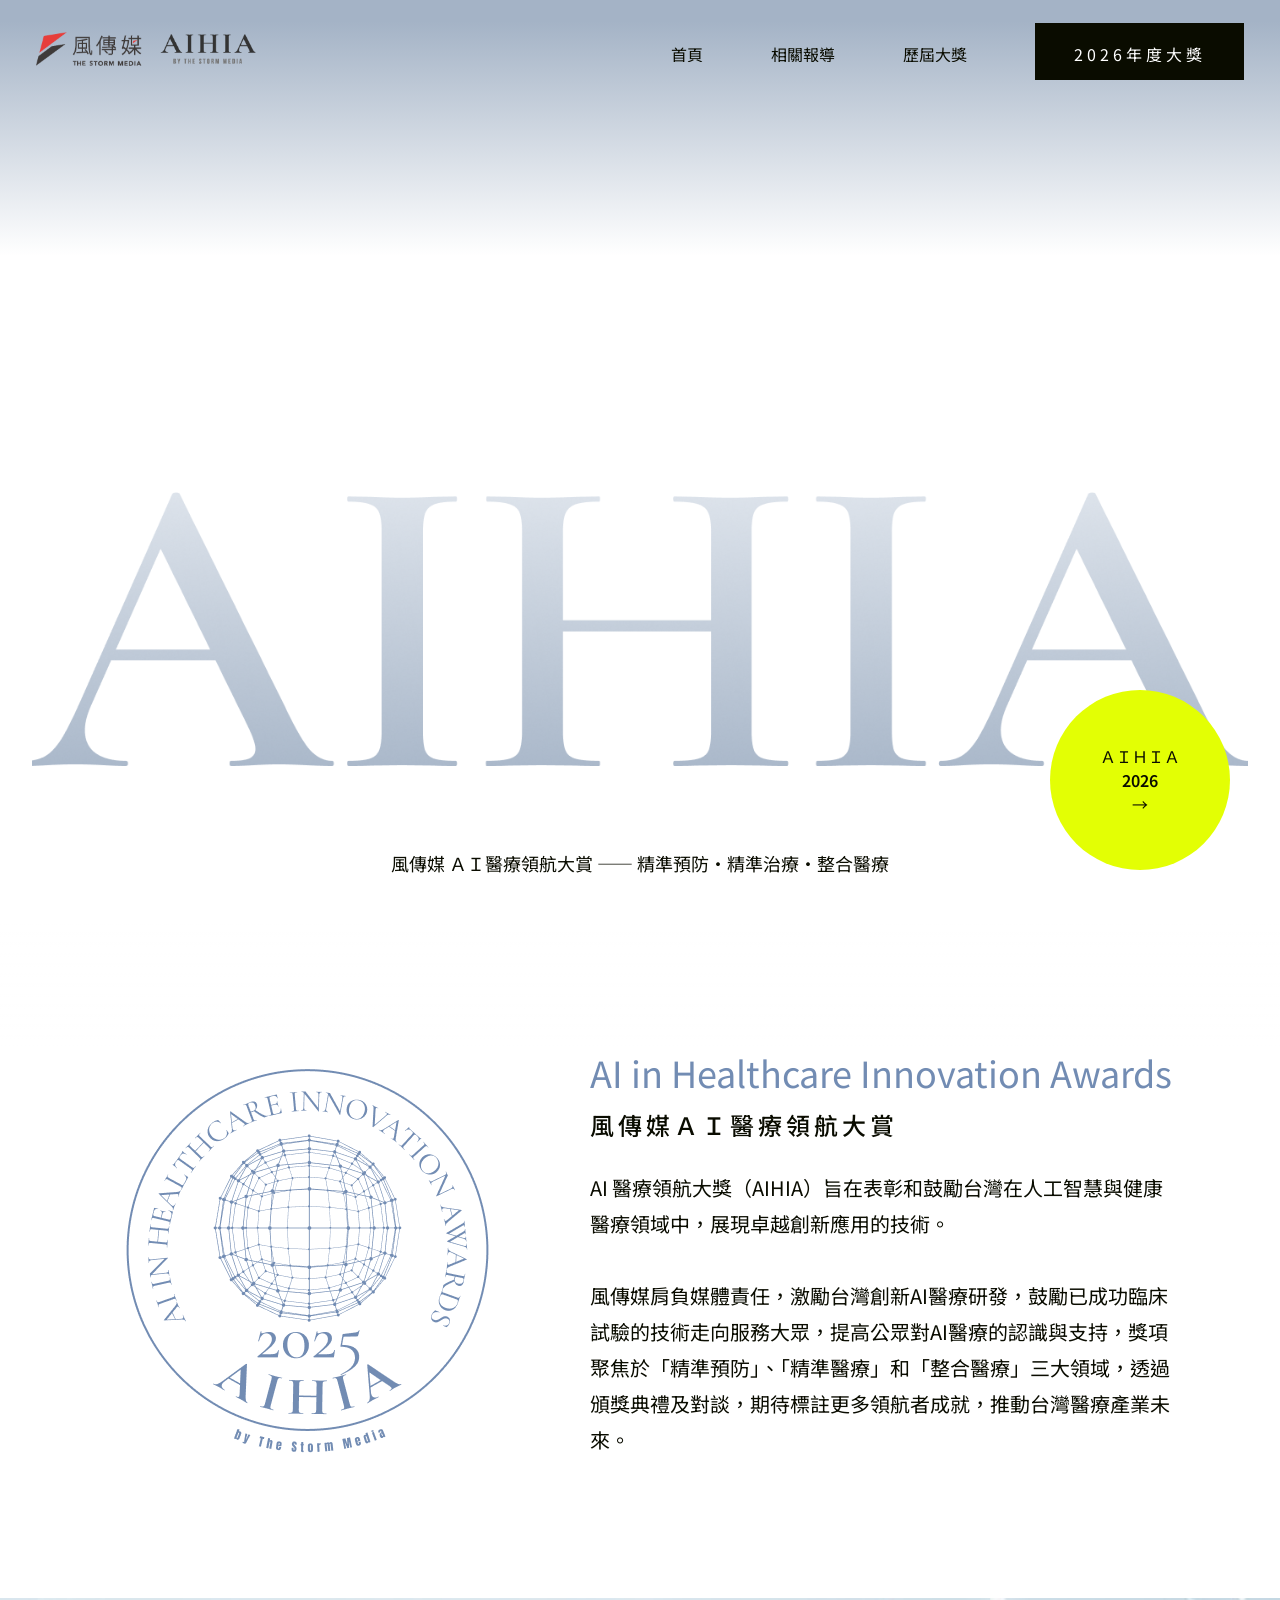
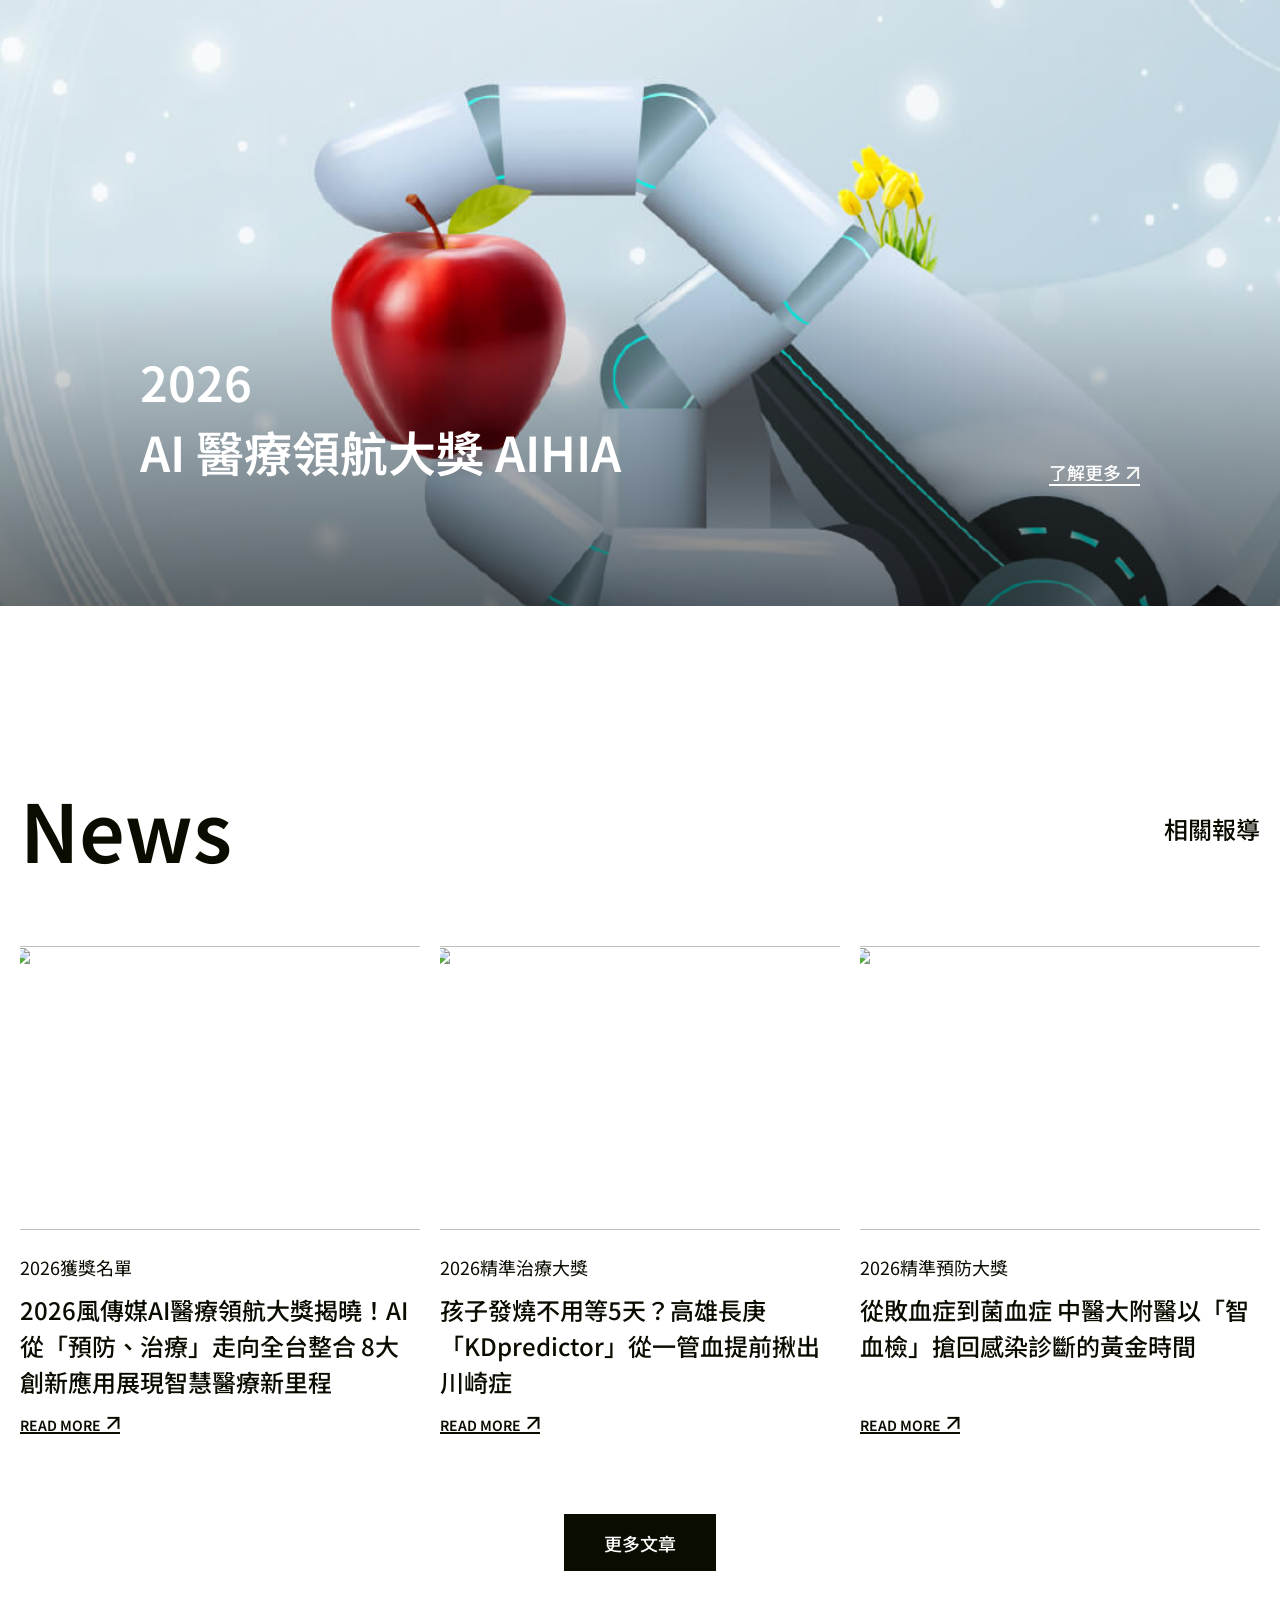
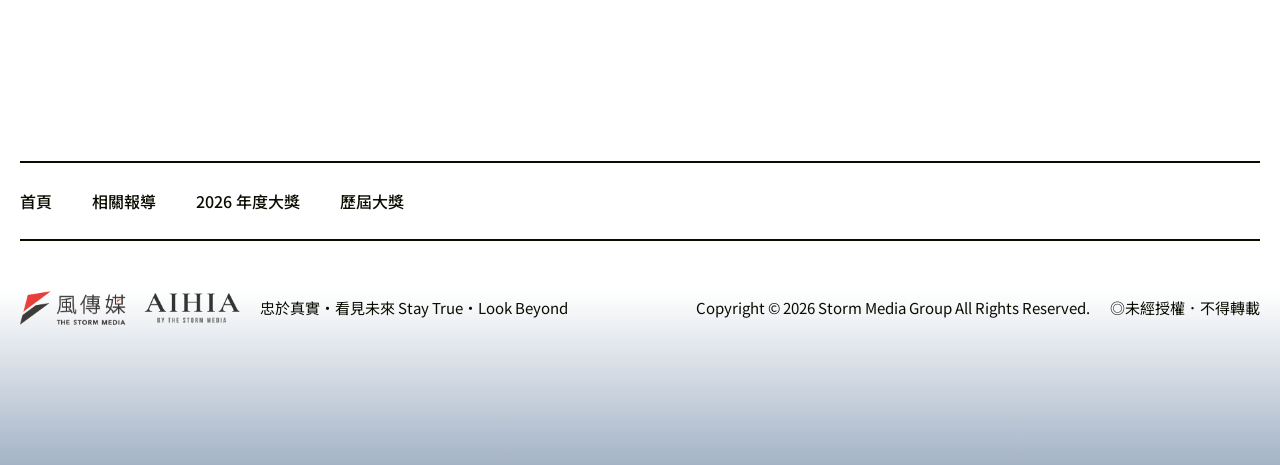
==== index.html @ c62cdcc6 "no message" ====
<!DOCTYPE html>
<html lang="zh-Hant-TW">
  <head>
    <meta charset="UTF-8" />
    <meta name="viewport" content="width=device-width, initial-scale=1.0" />
    <title>AIHIA</title>
    <meta name="description" content="AI應用將為台灣創造新醫療模式，造福更多人。風傳媒期盼找出AI醫療的領航者，深化人本精神，在「精準預防」、「精準醫療」和「平台整合」三個領域，定義未來，鼓勵更多後起之秀。" />
    <meta property="og:title" content="風傳媒AI醫療領航大獎-2026" />
    <meta property="og:description" content="AI應用將為台灣創造新醫療模式，造福更多人。風傳媒期盼找出AI醫療的領航者，深化人本精神，在「精準預防」、「精準醫療」和「平台整合」三個領域，定義未來，鼓勵更多後起之秀。" />
    <meta property="og:type" content="website" />
    <meta property="og:url" content="https://events.storm.mg/campaign/AIHIA/index.html" />
    <meta property="og:image" content="https://events.storm.mg/campaign/AIHIA/2026/img/1200x630.jpg" />
    <meta property="og:locale" content="zh_TW" />
    <link rel="stylesheet" href="https://use.typekit.net/xma8gnb.css" />
    <link rel="stylesheet" href="./style.css" />
    <link rel="stylesheet" href="./reportBlockArticle.css" />
    <link rel="stylesheet" href="./lib/aos/aos.css" />
    <link
      rel="icon"
      href="https://www.storm.mg/img/favicon.ico"
      sizes="16x16"
    />
    <script>
      window.addEventListener("load", () => {
        const yearOpen = document.querySelector(".yearOpen");
        const second = document.querySelector(".second");
        const burger = document.querySelector(".burger");
        const mobileNav = document.querySelector(".mobileNav");
        const closeBurger = document.querySelector(".closeBurger");
        const mobileNavMask = document.querySelector(".mobileNavMask");

        yearOpen.addEventListener("click", (e) => {
          e.preventDefault();
          second.classList.toggle("secondOpen");
        });

        burger.addEventListener("click", () => {
          mobileNav.classList.add("mobileNavMove");
          mobileNavMask.classList.add("mobileNavMaskOpen");
        });

        closeBurger.addEventListener("click", () => {
          mobileNav.classList.remove("mobileNavMove");
          mobileNavMask.classList.remove("mobileNavMaskOpen");
        });

        const header = document.querySelector("header");

        window.addEventListener("scroll", (e) => {
          if (window.scrollY > 600) {
            header.classList.add("headerWhite");
          } else {
            header.classList.remove("headerWhite");
          }
        });
      });
    </script>
  </head>

  <body>
    <div class="allCon">
      <a
        href="https://events.storm.mg/campaign/AIHIA/2026/index.html"
        class="fixedBtn opa"
      >
        <div class="fixedBtnCon">
          <div class="fixBtnMove fixBtnMove1">
            <span>ＡＩＨＩＡ</span>
            <span class="allNoto bold25">2026</span>
            <span>→</span>
          </div>
          <div class="fixBtnMove">
            <span>ＡＩＨＩＡ</span>
            <span class="allNoto bold25">2026</span>
            <span>→</span>
          </div>
        </div>
      </a>
      <div class="mobileNav">
        <div class="mobileNavTop">
          <img src="./img/logo.png" class="logo" alt="" />
          <a href="#" class="closeBurger">
            <div></div>
            <div></div>
          </a>
        </div>
        <ul class="mobileUl">
          <li><a href="#" class="current">首頁</a></li>
          <li><a href="./report1.html">相關報導</a></li>
          <li>
            <a class="showOtherYear" href="#">
              <span>歷屆大獎</span>
              <img src="./img/underArrow.svg" class="underArrow" />
            </a>
            <div
              class="navFirstHideTop navFirstHide allNoto"
              onclick="location.href='https://events.storm.mg/campaign/AIHIA/2025/index.html'"
            >
              2025 年度大獎
            </div>
            <div
              class="navFirstHide allNoto"
              onclick="location.href='https://events.storm.mg/campaign/ai-award/forum.html'"
            >
              2024 年度大獎
            </div>
          </li>
          <li
            class="mobileYear allNoto"
            onclick="location.href='https://events.storm.mg/campaign/AIHIA/2026/index.html'"
          >
            2026 年度大獎
          </li>
        </ul>
      </div>
      <div class="mobileNavMask"></div>
      <header class="opa">
        <div class="innerHeader">
          <a href="#">
            <img src="./img/logo.png" class="logo opa" />
          </a>
          <div class="burger">
            <div></div>
            <div></div>
            <div></div>
          </div>
          <ul class="alUl">
            <li>
              <a class="useHover" href="#"><span>首頁</span></a>
            </li>
            <li>
              <a class="useHover" href="./report1.html"
                ><span>相關報導</span></a
              >
            </li>
            <li>
              <a class="useHover yearOpen" href="#">
                <span>歷屆大獎</span>
              </a>
              <ul class="second">
                <li>
                  <a
                    href="https://events.storm.mg/campaign/AIHIA/2025/index.html"
                  >
                    <div class="mask">
                      <div class="move allNoto">2025 年度大獎</div>
                    </div>
                  </a>
                </li>
                <li>
                  <a
                    href="https://events.storm.mg/campaign/ai-award/forum.html"
                  >
                    <div class="mask">
                      <div class="move allNoto">2024 年度大獎</div>
                    </div>
                  </a>
                </li>
              </ul>
            </li>
            <li>
              <a
                href="https://events.storm.mg/campaign/AIHIA/2026/index.html"
                class="year"
              >
                <div class="mask">
                  <div class="move allNoto">2026年度大獎</div>
                </div>
              </a>
            </li>
          </ul>
        </div>
        <script>
          window.addEventListener("load", () => {
            const showOtherYear = document.querySelector(".showOtherYear");
            const navFirstHide = document.querySelectorAll(".navFirstHide");
            const underArrow = document.querySelector(".underArrow");

            showOtherYear.addEventListener("click", () => {
              underArrow.classList.toggle("rotation");
              navFirstHide.forEach((item) =>
                item.classList.toggle("navFirstHideOpen")
              );
            });
          });
        </script>
      </header>
      <div class="kv opa">
        <img src="./img/AIHIA_PC.png" class="AIHIA_PC" alt="" />
      </div>
      <script>
        window.addEventListener("load", () => {
          setTimeout(() => {
            document.querySelector(".AIHIA_PC").classList.add("AIHIA_PC_show");
          }, 1000);
        });
      </script>
      <div class="wrapper">
        <div class="kvTitle">
          風傳媒 ＡＩ醫療領航大賞 <span class="hideMobile">——</span
          ><br class="showMobile" />
          精準預防・精準治療・整合醫療
        </div>
        <div class="wrapperWhite">
          <div class="wrapperInner">
            <div class="block01">
              <img src="./img/circle_Logo.png" alt="" />
              <div class="block01Info">
                <div class="bigT">AI in Healthcare Innovation Awards</div>
                <div class="middleT">風傳媒ＡＩ醫療領航大賞</div>
                <div class="txt">
                  AI
                  醫療領航大獎（AIHIA）旨在表彰和鼓勵台灣在人工智慧與健康醫療領域中，展現卓越創新應用的技術。<br /><br />

                  風傳媒肩負媒體責任，激勵台灣創新AI醫療研發，鼓勵已成功臨床試驗的技術走向服務大眾，提高公眾對AI醫療的認識與支持，獎項聚焦於「精準預防」、「精準醫療」和「整合醫療」三大領域，透過頒獎典禮及對談，期待標註更多領航者成就，推動台灣醫療產業未來。
                </div>
              </div>
            </div>
          </div>
        </div>
        <div class="handBlock">
          <picture>
            <source media="(max-width: 576px)" srcset="./img/2026kv-mb.jpg" />
            <img
              class="handBlockImg"
              src="./img/2026kv-pc.jpg"
              alt="2026 AI醫療領航大獎主視覺"
            />
          </picture>
          <div class="handInfoCon">
            <div class="handInfo opa">
              <span class="allNoto">2026</span><br />
              <span class="allNoto">AI</span> 醫療領航大獎
              <span class="allNoto">AIHIA</span>
            </div>
            <a
              href="https://events.storm.mg/campaign/AIHIA/2026/index.html"
              class="detila"
            >
              <div>
                <span>了解更多</span>
              </div>
              <img src="./img/icon.png" class="dIcon" />
            </a>
          </div>
        </div>
        <div class="reportBlock opa">
          <div class="reportBlockInner">
            <div class="reportTitle">
              <div class="rTitle">News</div>
              <a href="./report1.html" class="sTxt">相關報導</a>
            </div>
          </div>
          <div class="reportBlockArticle">
            <div class="p" data-aos="fade-up">
              <div class="demoCon"><img src="https://images.storm.mg/cloud/040941392335d6b8aa386cea24a0732ec6b5dae6.webp?url=s3%3A%2F%2Fnew-storm-public-resource%2Fgallery%2F2202864%2FBqBu5m76vbijLlWmYdurS4acPZ3FPE5pyqnY860r.jpg&amp;g=sm&amp;h=675&amp;resize=fill&amp;w=1200&amp;wm_opacity=1&amp;wm_position=soea&amp;wm_scale=0.2&amp;wm_x=26&amp;wm_y=26&amp;wmu=https%3A%2F%2Fimage.cache.storm.mg%2Flogo%2Flogo_white.svg&amp;format=webp" alt="" loading="lazy" /></div>
              <div class="other allNoto">2026獲獎名單</div>
              <div class="aTitle">
                2026風傳媒AI醫療領航大獎揭曉！AI從「預防、治療」走向全台整合 8大創新應用展現智慧醫療新里程
              </div>
              <a
                href="https://www.storm.mg/article/11158732"
                target="_blank"
                class="readMore allNoto"
              >
                <div>
                  <span class="allNoto">READ MORE</span>
                </div>
                <img src="./img/arrowB.png" class="arrowB" />
              </a>
            </div>
            <div class="p" data-aos="fade-up" data-aos-delay="150">
              <div class="demoCon"><img src="https://images.storm.mg/cloud/fc7f8a1d91ffb1238ff36baedb61eacbfcbd618b.webp?url=s3%3A%2F%2Fnew-storm-public-resource%2Fgallery%2F2222226%2Fb1Eg3LyE6BUbnH9RyhdQR6E7rtDY38tkigvXzzkP.jpg&amp;g=sm&amp;h=675&amp;resize=fill&amp;w=1200&amp;format=webp" alt="" loading="lazy" /></div>
              <div class="other allNoto">2026精準治療大獎</div>
              <div class="aTitle">
                孩子發燒不用等5天？高雄長庚「KDpredictor」從一管血提前揪出川崎症
              </div>
              <a
                href="https://www.storm.mg/article/11167886"
                target="_blank"
                class="readMore allNoto"
              >
                <div>
                  <span class="allNoto">READ MORE</span>
                </div>
                <img src="./img/arrowB.png" class="arrowB" />
              </a>
            </div>
            <div class="p" data-aos="fade-up" data-aos-delay="300">
              <div class="demoCon"><img src="https://images.storm.mg/cloud/660b378842aeb8deac5b8d43d5e64d457e8a31b2.webp?url=s3%3A%2F%2Fnew-storm-public-resource%2Fgallery%2F2214012%2FI2h4cpcIgT8wfGSvIlYMnP3WE2vJXP1wRxs3my73.jpg&amp;g=sm&amp;h=675&amp;resize=fill&amp;w=1200&amp;wm_opacity=1&amp;wm_position=soea&amp;wm_scale=0.2&amp;wm_x=26&amp;wm_y=26&amp;wmu=https%3A%2F%2Fimage.cache.storm.mg%2Flogo%2Flogo_white.svg&amp;format=webp" alt="" loading="lazy" /></div>
              <div class="other allNoto">2026精準預防大獎</div>
              <div class="aTitle">
                從敗血症到菌血症 中醫大附醫以「智血檢」搶回感染診斷的黃金時間
              </div>
              <a
                href="https://www.storm.mg/article/11166599"
                target="_blank"
                class="readMore allNoto"
              >
                <div>
                  <span class="allNoto">READ MORE</span>
                </div>
                <img src="./img/arrowB.png" class="arrowB" />
              </a>
            </div>
          </div>
          <a href="./report1.html" class="moreArticle">
            <div class="moreArticleMask">
              <span class="moreArticleMove">更多文章</span>
            </div>
          </a>
        </div>
      </div>
      <div class="underUlCon">
        <ul class="underNav">
          <li><a href="#">首頁</a></li>
          <li><a href="./report1.html">相關報導</a></li>
          <li>
            <a
              href="https://events.storm.mg/campaign/AIHIA/2026/index.html"
              class="allNoto"
              >2026 年度大獎</a
            >
          </li>
          <li>
            <a
              href="https://events.storm.mg/campaign/ai-award/forum.html"
              class="openFirst"
              >歷屆大獎</a
            >
          </li>
          <!-- <li class="firstHide"><a href="#" class="allNoto">2026</a></li>
          <li class="firstHide"><a href="#" class="allNoto">2024</a></li> -->
        </ul>
      </div>
      <script>
        // window.addEventListener("load", () => {
        //   const openFirst = document.querySelector(".openFirst");
        //   const firstHide = document.querySelectorAll(".firstHide");

        //   openFirst.addEventListener("click", (e) => {
        //     e.preventDefault();
        //     firstHide.forEach((item) => item.classList.toggle("firstHideOpen"));
        //   });
        // });
      </script>
      <footer>
        <div class="footerInner">
          <div class="footerMax">
            <div class="footerMaxLeft">
              <img src="./img/logo.png" class="underLogo" />
              <div class="otherSay">
                忠於真實・看見未來 <br class="showMobile" />Stay True・Look
                Beyond
              </div>
            </div>
            <div class="footerMaxRight">
              <div class="copyRightEn">
                Copyright © 2026 Storm Media Group All Rights Reserved.
              </div>
              <div class="copyRightTw">◎未經授權．不得轉載</div>
            </div>
          </div>
        </div>
      </footer>
    </div>
    <script src="./lib/aos/aos.js"></script>
    <script>
      AOS.init({ duration: 1000, once: true });
    </script>
  </body>
</html>
---- style.css ----
@import url("https://fonts.googleapis.com/css2?family=Noto+Sans+TC:wght@100..900&display=swap");

:root {
  --full: 1440px;
}

body,
div,
a,
img,
ul,
li,
header,
footer,
nav {
  margin: 0;
  padding: 0;
  text-decoration: none;
  border: none;
  outline: none;
  font-family: "cormorant-garamond", "Noto Sans TC", sans-serif;
  box-sizing: border-box;
  color: #0a0c00;
  list-style: none;
}
.allCon {
  position: relative;
  overflow: hidden;
}
.mobileNav {
  width: 300px;
  position: fixed;
  left: -300px;
  opacity: 0;
  top: 0;
  height: 100dvh;
  background-color: #fff;
  z-index: 99;
  transition: 0.5s all;
}
.mobileNavMask {
  background-color: rgba(0, 0, 0, 0.4);
  position: fixed;
  z-index: 98;
  width: 100vw;
  height: 100dvh;
  left: 0;
  top: 0;
  display: none;
}
.fixedBtn {
  position: fixed;
  right: 50px;
  bottom: 30px;
  font-size: 16px;
  width: 180px;
  height: 180px;
  background-color: #e3ff04;
  border-radius: 50%;
  z-index: 2;
  display: flex;
  align-items: center;
  justify-content: center;
}
.fixedBtnCon {
  height: 72px;
  overflow: hidden;
}
.fixBtnMove {
  display: flex;
  align-items: center;
  justify-content: center;
  justify-items: center;
  align-content: center;
  text-align: center;
  flex-direction: column;
}
.fixBtnMove1 {
  position: relative;
  margin-top: 0;
  transition: 0.3s all;
}

.fixedBtn:hover .fixBtnMove1 {
  margin-top: -72px;
}

@media only screen and (max-width: 576px) {
  .fixedBtn {
    width: 100px;
    height: 100px;
    font-size: 14px;
    right: 12px;
  }
}

header {
  position: fixed;
  left: 0;
  top: 0;
  z-index: 2;
  width: 100%;
  background-color: transparent;
  transition: 0.5s all;
}

.innerHeader {
  padding: 23px 36px;
  max-width: var(--full);
  width: 100%;
  margin: 0 auto;
  display: flex;
  align-items: center;
  justify-content: space-between;
}
.headerWhite {
  background-color: #fff;
}

.alUl {
  display: flex;
  gap: 68px;
  align-items: center;
}
.useHover {
  display: block;
  height: 20px;
  text-shadow: 0 16px #0a0c00;
  overflow: hidden;
}

.useHover span {
  position: relative;
  top: 0;
  text-decoration: none;
  transition: 0.2s all;
}

.useHover:hover span {
  top: -20px;
  text-decoration: none;
}

.burger {
  display: none;
}
.logo {
  width: 220px;
}
.underLogo {
  width: 220px;
}
@media only screen and (max-width: 991px) { /* RWD: 漢堡選單從 576px 延伸到 991px，平板不再擠壓選單文字 */
  .alUl {
    display: none;
  }
  .logo {
    width: 230px;
  }
  .innerHeader {
    padding: 25px 12px;
  }
  .burger {
    display: flex;
    justify-content: center;
    align-items: center;
    flex-direction: column;
    gap: 4px;
    width: 50px;
    height: 50px;
    border-radius: 50%;
    border: 2px solid #0a0c00;
  }
  .burger div {
    width: 18px;
    height: 2px;
    background-color: #0a0c00;
  }
  .mobileNavMove {
    left: 0;
    opacity: 1;
  }
  .mobileNavMaskOpen {
    display: block;
  }
  .mobileNavTop {
    padding: 15px 12px;
    display: flex;
    justify-content: space-between;
    align-items: center;
  }
  .closeBurger {
    border: 2px solid #0a0c00;
    border-radius: 50%;
    width: 50px;
    height: 50px;
    display: block;
    position: relative;
  }
  .closeBurger div {
    background-color: #0a0c00;
    height: 2px;
    width: 20px;
    position: absolute;
    left: 50%;
    margin-left: -10px;
    top: 50%;
    margin-top: -2px;
  }
  .closeBurger div:first-child {
    transform: rotateZ(45deg);
  }
  .closeBurger div:last-child {
    transform: rotateZ(-45deg);
  }
  .mobileUl {
    padding: 20px 34px 14px 34px;
    display: flex;
    gap: 40px;
    flex-direction: column;
  }
  .mobileUl li a {
    font-size: 16px;
    font-weight: 500;
    letter-spacing: 4px;
  }
  .underArrow {
    margin-left: 10px;
    transition: 0.3s all;
  }
  .mobileUl li a.current {
    text-decoration: underline;
  }
  .mobileYear {
    width: 209px;
    height: 57px;
    background-color: #0a0c00;
    color: #fff;
    text-align: center;
    line-height: 57px;
    font-size: 16px;
    font-weight: 500;
    letter-spacing: 4px;
  }
}
.alUl > li > .curent {
  text-decoration: underline;
}
.alUl > li > a {
  font-size: 16px;
}

.alUl > li {
  position: relative;
}
.year {
  width: 209px;
  height: 57px;
  background-color: #0a0c00;
  align-items: center;
  justify-content: center;
  display: flex;
  letter-spacing: 4px;
  text-decoration: none;
}
.year .mask {
  display: inline-block;
  overflow: hidden;
  height: 20px;
}
.year .mask .move {
  position: relative;
  transition: 0.3s top;
  color: #fff;
  text-shadow: 0 17px 0 #fff;
  top: 0;
}
.year:hover .mask .move {
  top: -22px;
  text-decoration: none;
}

.year:hover .mask .move:hover {
  text-decoration: none;
}
.second {
  display: flex;
  flex-direction: column;
  position: absolute;
  top: 38px;
  left: 0;
  overflow: hidden;
  height: 0;
  transition: 0.3s height;
}
.secondOpen {
  height: 100px;
}
.second > li {
  width: 198px;
  height: 50px;
  background-color: #0a0c00;
}
.second .mask {
  display: inline-block;
  overflow: hidden;
  height: 20px;
}
.second > li > a {
  align-items: center;
  justify-content: center;
  display: flex;
  letter-spacing: 4px;
  text-decoration: none;
  width: 100%;
  height: 100%;
}
.second > li > a .move {
  color: #fff;
  font-size: 16px;
  font-weight: 500;
  text-shadow: 0 17px 0 #fff;
  transition: 0.3s top;
  top: 0;
  position: relative;
}
.second > li:hover > a .move {
  top: -22px;
}
.kv {
  height: 820px;
  background: linear-gradient(180deg, #a4b3c6 2.62%, #ffffff 31.19%);
  position: fixed;
  width: 100%;
  left: 0;
  top: 0;
  display: flex;
  justify-content: center;
  align-items: flex-end;
  padding-bottom: 54px;
  z-index: 0;
}

.AIHIA_PC {
  transition: 0.5s all ease-in-out;
  opacity: 0;
  transform: scale(1.5);
}

.AIHIA_PC_show {
  opacity: 1;
  transform: scale(1);
}

@media only screen and (max-width: 576px) {
  .kv {
    height: 500px;
  }
  .kv img {
    width: 95%;
  }
}
.wrapper {
  position: relative;
  z-index: 1;
  margin-top: 800px;
}
.wrapperReport {
  margin-top: 0;
  background: linear-gradient(215deg, #a4b3c6 5%, #ffffff 30.19%);
}
@media only screen and (max-width: 576px) {
  .wrapperReport {
    background: linear-gradient(215deg, #a4b3c6 1%, #ffffff 10.19%);
  }
}

.reportKv {
  height: 600px;
  text-align: center;
  display: flex;
  justify-content: center;
  align-items: center;
  flex-direction: column;
}
.r1 {
  font-size: 40px;
  font-weight: 500;
  margin-bottom: 30px;
}
.r2 {
  font-size: 40px;
  font-weight: 500;
  letter-spacing: 2px;
}
.kvTitle {
  text-align: center;
  font-size: 18px;
  padding-top: 50px;
  margin-bottom: 30px;
}
.wrapperWhite {
  background: linear-gradient(
    180deg,
    rgba(255, 255, 255, 0) 2.62%,
    rgba(255, 255, 255, 1) 20.19%
  );
  width: 100%;
}
.bold25 {
  font-weight: 600;
}
.wrapperInner {
  max-width: var(--full);
  padding-left: 20px;
  padding-right: 20px;
  margin: 0 auto;
}
.block01 {
  padding: 140px 0 140px 0;
  display: flex;
  align-items: center;
  justify-content: center;
  gap: 80px;
}
.block01Info {
  max-width: 585px;
}
.bigT {
  margin-bottom: 12px;
  color: #728cb3;
  font-size: 36px;
}
.middleT {
  font-size: 24px;
  line-height: 30px;
  letter-spacing: 4px;
  font-weight: 500;
  margin-bottom: 30px;
}
.txt {
  color: #0a0c00;
  font-size: 20px;
  line-height: 36px;
}
.handBlock {
  width: 100%;
  height: 608px;
  position: relative;
  overflow: hidden;
}
.handBlock:hover .handBlockImg {
  transform: translateX(20px);
}
.handBlockImg {
  position: absolute;
  width: calc(100% + 20px);
  height: 100%;
  left: -20px;
  object-position: right center;
  object-fit: cover;
  transition: 0.5s all;
}
.handBlock::after {
  position: absolute;
  z-index: 1;
  display: block;
  width: 100%;
  height: 100%;
  left: 0;
  top: 0;
  content: "";
  background: linear-gradient(
    180deg,
    rgba(0, 0, 0, 0) 45%,
    rgba(0, 0, 0, 0.55) 100%
  );
}
.handInfoCon {
  position: absolute;
  left: 0;
  z-index: 2;
  bottom: 0;
  width: 100%;
  display: flex;
  justify-content: space-between;
  padding: 120px 140px;
  z-index: 2;
  align-items: flex-end;
}
.handInfo {
  font-size: 48px;
  font-weight: 600;
  color: #fff;
}
.detila {
  font-size: 18px;
  font-weight: 500;
  display: flex;
  overflow: hidden;
  position: relative;
  padding-bottom: 5px;
}
.detila::before {
  content: "";
  display: block;
  width: 100%;
  position: absolute;
  bottom: 0;
  left: 0;
  height: 2px;
  background-color: #fff;
  transition: 0.3s all linear;
}
.detila::after {
  content: "";
  display: block;
  width: 100%;
  position: absolute;
  bottom: 0;
  left: -100%;
  height: 2px;
  background-color: #fff;
  transition: 0.6s all linear;
}
.detila:hover::before {
  left: 100%;
}
.detila:hover::after {
  left: 0;
}
.detila img {
  align-self: center;
}
.detila div {
  display: block;
  overflow: hidden;
  height: 22px;
}
.detila div span {
  color: #fff;
  transition: 0.3s all;
  position: relative;
  top: 0;
  text-shadow: 0 20px #fff;
}
.detila:hover div span {
  top: -23px;
}
.reportBlockInner {
  max-width: 1330px;
  margin: 0 auto;
  width: 100%;
  padding-top: 164px;
}
.dIcon {
  margin-left: 5px;
  position: relative;
  top: 3px;
}
@media only screen and (max-width: 1370px) {
  .p {
    width: calc(33% - 10px);
  }
}

@media only screen and (max-width: 1024px) {
  .p {
    width: calc(50% - 10px);
  }
}

@media only screen and (max-width: 599px) {
  .p {
    width: 100%;
  }
  .p .demoCon > img {
    width: 100%;
    left: 0;
  }
  .reportBlockInner {
    padding-top: 60px;
  }
}
.other {
  font-size: 18px;
  font-weight: 400;
  margin-top: 24px;
  margin-bottom: 12px;
}
.aTitle {
  font-weight: 500;
  font-size: 24px;
  margin-bottom: 12px;
  font-family: "Noto Sans TC";
}
.readMore {
  display: inline-flex;
  overflow: hidden;
  position: relative;
}
.readMore::before {
  content: "";
  display: block;
  width: 100%;
  position: absolute;
  bottom: 0;
  left: 0;
  height: 2px;
  background-color: #0a0c00;
  transition: 0.3s all linear;
}
.readMore::after {
  content: "";
  display: block;
  width: 100%;
  position: absolute;
  bottom: 0;
  left: -100%;
  height: 2px;
  background-color: #0a0c00;
  transition: 0.6s all linear;
}
.readMore:hover::before {
  left: 100%;
}
.readMore:hover::after {
  left: 0;
}
.readMore img {
  align-self: center;
}
.readMore div {
  display: block;
  overflow: hidden;
  height: 22px;
}
.readMore div span {
  transition: 0.3s all;
  position: relative;
  top: 0;
  text-shadow: 0 20px #0a0c00;
  font-size: 14px;
  font-weight: 600;
}
.readMore:hover div span {
  top: -23px;
}
.arrowB {
  position: relative;
  margin-left: 5px;
}
.reportBlockSecond {
  background-color: transparent;
}
.moreArticle {
  margin-top: 80px;
  color: #fff;
  display: flex;
  align-items: center;
  justify-content: center;
  background-color: #0a0c00;
  width: 152px;
  height: 57px;
  margin-left: auto;
  margin-right: auto;
}
.moreArticleMask {
  overflow: hidden;
}
.moreArticleMask .moreArticleMove {
  color: #fff;
  font-size: 18px;
  font-weight: 500;
  position: relative;
  top: 0;
  transition: 0.3s all;
  text-shadow: 0 21px #fff;
}
.moreArticle:hover .moreArticleMask .moreArticleMove {
  top: -23px;
}
.underNav {
  width: 100%;
  display: flex;
  border-top: 2px solid #0a0c00;
  border-bottom: 2px solid #0a0c00;
  padding-top: 26px;
  padding-bottom: 26px;
  max-width: 1330px;
  margin: 0 auto;
  gap: 40px;
}
.underNav li a {
  font-weight: 500;
  font-size: 16px;
}
.underUlCon {
  background-color: #fff;
  padding-top: 190px;
  position: relative;
  z-index: 1;
}
footer {
  background-color: #fff;
  padding-top: 50px;
  position: relative;
  z-index: 1;
}
.footerInner {
  background: linear-gradient(0deg, #a4b3c6 0%, #ffffff 100%);
  padding-bottom: 140px;
}
.footerMax {
  max-width: 1330px;
  margin: 0 auto;
  display: flex;
  align-items: center;
  width: 100%;
  justify-content: space-between;
}
.footerMaxLeft {
  display: flex;
  gap: 20px;
  font-size: 15px;
  align-items: center;
}
.footerMaxRight {
  display: flex;
  gap: 20px;
  font-size: 15px;
}
.pages {
  display: flex;
  justify-content: center;
  margin-top: 65px;
  gap: 15px;
}

.pages li {
  width: 60px;
  height: 60px;
  background-color: #f6f5f3;
  border-radius: 50%;
  font-size: 14px;
  font-weight: 600;
  text-align: center;
  line-height: 60px;
}

.pages li:hover {
  background-color: #0a0c00;
}

.pages li.current {
  background-color: #0a0c00;
}
.pages li.current a {
  color: #fff;
}

.pages li:hover a {
  color: #fff;
}

.pages li a {
  display: block;
  width: 100%;
  height: 100%;
}
.showMobile {
  display: none;
}
.firstHide {
  display: none;
}
@media only screen and (max-width: 576px) {
  .moreArticle {
    margin-left: 0;
    margin-right: 0;
    margin-top: 60px;
  }
  .underUlCon {
    padding-top: 174px;
  }
  .wrapper {
    margin-top: 500px;
  }
  .kvTitle {
    line-height: 30px;
    font-size: 18px;
  }
  .block01 {
    flex-direction: column;
  }
  .block01 > img {
    width: 360px;
  }
  .block01Info {
    text-align: center;
  }
  .handBlock {
    height: 500px;
  }
  .handBlock::after {
    background: linear-gradient(
      180deg,
      rgba(0, 0, 0, 0) 55%,
      rgba(0, 0, 0, 0.65) 100%
    );
  }
  .handBlock .handBlockImg {
    width: 100%;
    height: 100%;
    object-fit: cover;
    object-position: center center;
    left: 0;
  }
  .handInfoCon {
    flex-direction: column;
    padding: 55px 18px 24px;
    align-items: flex-start;
  }
  .handInfo {
    font-size: 30px;
  }
  .detila {
    font-size: 18px;
    margin-top: 28px;
  }
  .reportTitle {
    flex-direction: column;
    align-items: flex-start;
  }
  .underUlCon {
    padding-left: 12px;
  }
  .underNav {
    border: none;
    flex-direction: column;
    gap: 20px;
  }
  .underNav a {
    font-size: 16px;
  }
  .footerMax {
    flex-direction: column;
    justify-content: flex-start;
    align-items: flex-start;
    padding: 0 12px;
  }
  .footerMaxLeft {
    flex-direction: column;
    align-items: flex-start;
    gap: 30px;
    padding-bottom: 30px;
  }
  .footerMaxRight {
    flex-direction: column;
    border-top: 2px solid #0a0c00;
    gap: 10px;
    padding-top: 15px;
  }
  .footerInner {
    padding-bottom: 20px;
  }
  .hideMobile {
    display: none;
  }
  .showMobile {
    display: inline;
  }
  .firstHide {
    padding-left: 30px;
  }
  .firstHideOpen {
    display: block;
  }
  .navFirstHide {
    display: none;
    margin-left: 10px;
  }
  .navFirstHideOpen {
    display: block;
  }
  .navFirstHideTop {
    margin-bottom: 20px;
    margin-top: 15px;
  }
  .wrapperReport {
    margin-top: 0;
  }
  .rotation {
    transform: rotateZ(180deg);
  }
  .reportKv {
    align-items: flex-start;
    text-align: left;
    padding-left: 15px;
    padding-right: 15px;
  }
  .reportTitleHide {
    display: none;
  }
  .mobilePageHide {
    display: none;
  }
  .fixedBtnCon {
    height: 55px;
  }
}

.allNoto {
  font-family: "Noto Sans TC" !important;
}
.opa {
  /* opacity: 0; */
}

/* ===== RWD 微調 2026-10 ===== */

/* 漢堡選單內「歷屆大獎」子選單：跟著選單一起延伸到 991px */
@media only screen and (max-width: 991px) {
  .navFirstHide {
    display: none;
    margin-left: 10px;
  }
  .navFirstHideOpen {
    display: block;
  }
  .navFirstHideTop {
    margin-bottom: 20px;
    margin-top: 15px;
  }
  .rotation {
    transform: rotateZ(180deg);
  }
}

/* KV 的 AIHIA 大字：原本固定 1440px 寬，1440 以下左右被裁切 */
.AIHIA_PC {
  max-width: 95%;
  height: auto;
}

/* 平板（577–991px） */
@media only screen and (min-width: 577px) and (max-width: 991px) {
  .kv {
    height: 600px;
  }
  .wrapper {
    margin-top: 580px;
  }
  .wrapperReport {
    margin-top: 0; /* 相關報導頁沒有 KV，不套用上方間距 */
  }
  .innerHeader {
    padding: 20px 24px;
  }
  .fixedBtn {
    width: 130px;
    height: 130px;
    font-size: 14px;
    right: 24px;
  }
  /* 圖文改上下排列，避免文字欄只剩 240px */
  .block01 {
    flex-direction: column;
    gap: 50px;
    padding: 100px 0;
  }
  .block01 > img {
    width: 320px;
  }
  .block01Info {
    text-align: center;
  }
  .handBlock {
    height: 520px;
  }
  .handInfoCon {
    padding: 60px 40px;
  }
  .handInfo {
    font-size: 36px;
  }  /* 頁尾：平板改上下排列，避免標語與版權擠成窄欄 */
  .footerMax {
    flex-direction: column;
    align-items: flex-start;
    gap: 24px;
  }
}

/* 手機圓形 logo：避免 360px 在 320–375px 螢幕超出 */
@media only screen and (max-width: 576px) {
  .block01 > img {
    width: min(360px, 100%);
  }
}

/* 頁尾連結列與版權列：1370px 以下原本貼齊螢幕邊緣，補左右留白 */
@media only screen and (min-width: 577px) and (max-width: 1370px) {
  .underNav,
  .footerMax {
    width: calc(100% - 40px);
  }
}

/* 右下角圓形按鈕：原本靠怪異模式的行高剛好對齊，修正 DOCTYPE 後改用固定行高，避免露出第二組文字 */
.fixBtnMove span {
  line-height: 24px;
}
@media only screen and (max-width: 991px) {
  .fixBtnMove span {
    line-height: 18px;
  }
  .fixedBtnCon {
    height: 54px;
  }
  .fixedBtn:hover .fixBtnMove1 {
    margin-top: -54px;
  }
}
---- reportBlockArticle.css ----
.reportBlock {
  padding-left: 20px;
  padding-right: 20px;
  background-color: #fff;
}

.reportBlockInner {
  max-width: 1330px;
  margin: 0 auto;
  width: 100%;
  padding-top: 164px;
}

.reportTitle {
  display: flex;
  align-items: center;
  justify-content: space-between;
  margin-bottom: 60px;
}

.rTitle {
  font-weight: 600;
  font-size: 80px;
  color: #0a0c00;
}

.sTxt {
  font-weight: 500;
  font-size: 24px;
}

.reportBlockArticle {
  max-width: 1330px;
  margin: 0 auto;
  width: 100%;
  display: flex;
  align-items: flex-start;
  justify-content: flex-start;
  flex-wrap: wrap;
  column-gap: 20px;
  row-gap: 40px;
}

.p {
  width: 430px;
}

.demoCon {
  width: 100%;
  overflow: hidden;
}

.p .demoCon > img {
  width: 102%;
  position: relative;
  left: -2%;
  transition: 0.3s all;
}

.p .demoCon:hover img {
  left: 0%;
}

.other {
  font-size: 18px;
  font-weight: 400;
  margin-top: 24px;
  margin-bottom: 12px;
}

.aTitle {
  font-weight: 500;
  font-size: 24px;
  margin-bottom: 12px;
  font-family: "Noto Sans TC";
}

.readMore {
  display: inline-flex;
  overflow: hidden;
  position: relative;
}

.readMore::before {
  content: "";
  display: block;
  width: 100%;
  position: absolute;
  bottom: 0;
  left: 0;
  height: 2px;
  background-color: #0a0c00;
  transition: 0.3s all linear;
}

.readMore::after {
  content: "";
  display: block;
  width: 100%;
  position: absolute;
  bottom: 0;
  left: -100%;
  height: 2px;
  background-color: #0a0c00;
  transition: 0.6s all linear;
}

.readMore:hover::before {
  left: 100%;
}

.readMore:hover::after {
  left: 0;
}

.readMore img {
  align-self: center;
}

.readMore div {
  display: block;
  overflow: hidden;
  height: 22px;
}

.readMore div span {
  transition: 0.3s all;
  position: relative;
  top: 0;
  text-shadow: 0 20px #0a0c00;
  font-size: 14px;
  font-weight: 600;
}

.readMore:hover div span {
  top: -23px;
}

.arrowB {
  position: relative;
  margin-left: 5px;
}

.reportBlockSecond {
  background-color: transparent;
}

.moreArticle {
  margin-top: 80px;
  color: #fff;
  display: flex;
  align-items: center;
  justify-content: center;
  background-color: #0a0c00;
  width: 152px;
  height: 57px;
  margin-left: auto;
  margin-right: auto;
}

.moreArticleMask {
  overflow: hidden;
}

.moreArticleMask .moreArticleMove {
  color: #fff;
  font-size: 18px;
  font-weight: 500;
  position: relative;
  top: 0;
  transition: 0.3s all;
  text-shadow: 0 21px #fff;
}

.moreArticle:hover .moreArticleMask .moreArticleMove {
  top: -23px;
}

.pages {
  display: flex;
  justify-content: center;
  margin-top: 65px;
  gap: 15px;
}

.pages li {
  width: 60px;
  height: 60px;
  background-color: #f6f5f3;
  border-radius: 50%;
  font-size: 14px;
  font-weight: 600;
  text-align: center;
  line-height: 60px;
}

.pages li:hover {
  background-color: #0a0c00;
}

.pages li.current {
  background-color: #0a0c00;
}

.pages li.current a {
  color: #fff;
}

.pages li:hover a {
  color: #fff;
}

.pages li a {
  display: block;
  width: 100%;
  height: 100%;
}

@media only screen and (max-width: 1370px) {
  .p {
    width: calc(33% - 10px);
  }
}

@media only screen and (max-width: 1024px) {
  .p {
    width: calc(50% - 10px);
  }
}

@media only screen and (max-width: 599px) {
  .p {
    width: 100%;
  }

  .p .demoCon > img {
    width: 100%;
    left: 0;
  }

  .reportBlockInner {
    padding-top: 60px;
  }
}

@media only screen and (max-width: 576px) {
  .moreArticle {
    margin-left: 0;
    margin-right: 0;
    margin-top: 60px;
  }

  .reportTitle {
    flex-direction: column;
    align-items: flex-start;
  }
}


/* 2026：統一卡片圖片比例（新文章圖為 16:9，舊圖為 438x311），避免同一排高度不齊 */
.p .demoCon {
  aspect-ratio: 438 / 311;
}
.p .demoCon > img {
  display: block;
  height: 100%;
  object-fit: cover;
}

/* ===== RWD 微調 2026-10 ===== */
/* 同一排卡片等高、READ MORE 對齊底部 */
.reportBlockArticle {
  align-items: stretch;
}
.p {
  display: flex;
  flex-direction: column;
}
.readMore {
  margin-top: auto;
  align-self: flex-start;
}
/* 標題補字型備援（原本只寫 Noto Sans TC，未載入時會退回新細明體） */
.aTitle {
  font-family: "Noto Sans TC", "PingFang TC", "Microsoft JhengHei", sans-serif;
  line-height: 1.5;
}
@media only screen and (max-width: 1370px) {
  .p {
    width: calc((100% - 40px) / 3);
  }
}
@media only screen and (max-width: 1024px) {
  .p {
    width: calc((100% - 20px) / 2);
  }
  .aTitle {
    font-size: 20px;
  }
}
@media only screen and (max-width: 599px) {
  .reportBlockArticle {
    row-gap: 32px;
  }
  .p {
    width: 100%;
  }
  .aTitle {
    font-size: 18px;
  }
  .other {
    margin-top: 16px;
  }
}
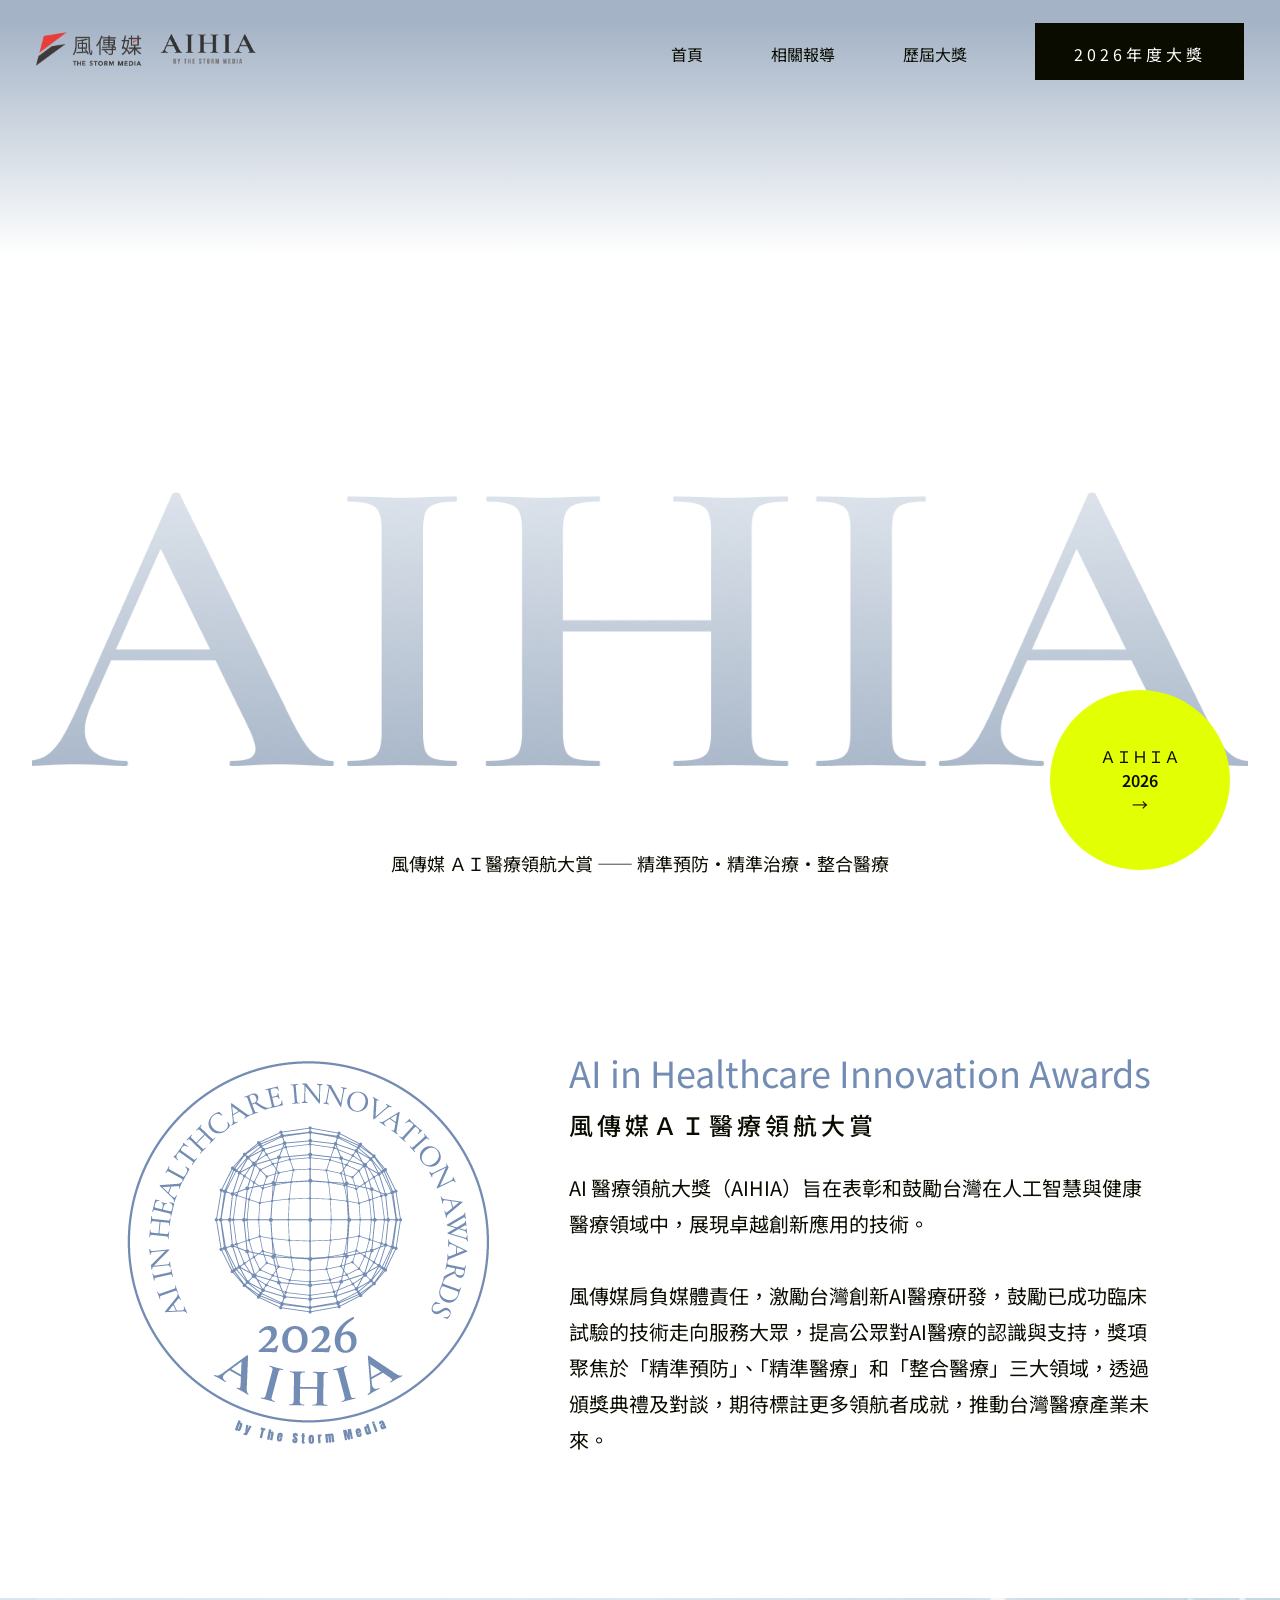
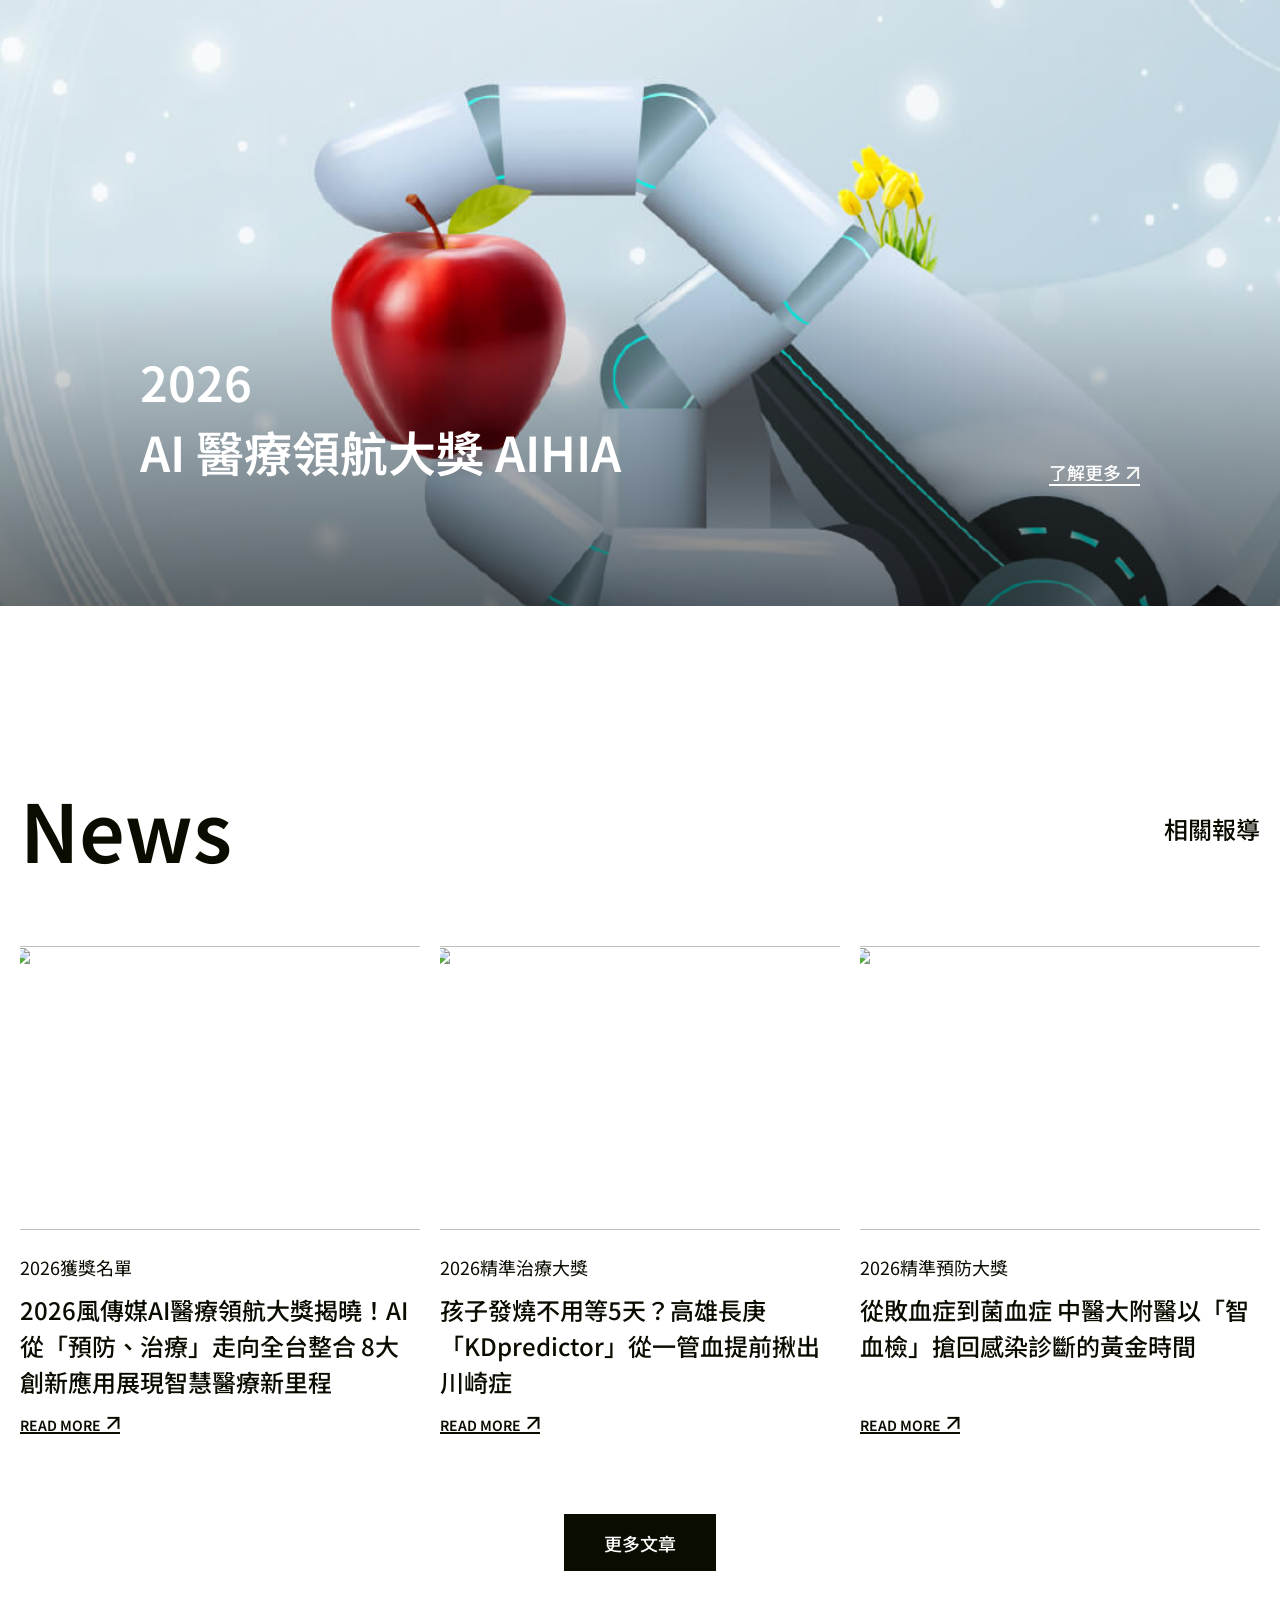
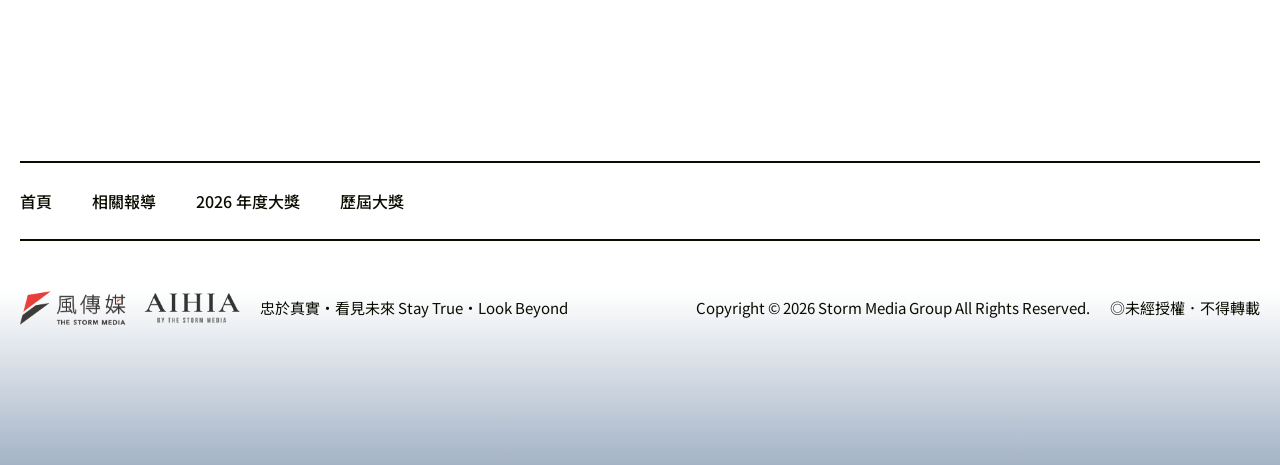
==== commit fabd5c60: "meta" ====
--- a/index.html
+++ b/index.html
@@ -6,7 +6,7 @@
     <meta name="viewport" content="width=device-width, initial-scale=1.0" />
     <title>AIHIA</title>
     <meta name="description" content="AI應用將為台灣創造新醫療模式，造福更多人。風傳媒期盼找出AI醫療的領航者，深化人本精神，在「精準預防」、「精準醫療」和「平台整合」三個領域，定義未來，鼓勵更多後起之秀。" />
-    <meta property="og:title" content="風傳媒AI醫療領航大獎-2026" />
+    <meta property="og:title" content="風傳媒AI醫療領航大獎-AIHIA" />
     <meta property="og:description" content="AI應用將為台灣創造新醫療模式，造福更多人。風傳媒期盼找出AI醫療的領航者，深化人本精神，在「精準預防」、「精準醫療」和「平台整合」三個領域，定義未來，鼓勵更多後起之秀。" />
     <meta property="og:type" content="website" />
     <meta property="og:url" content="https://events.storm.mg/campaign/AIHIA/index.html" />
